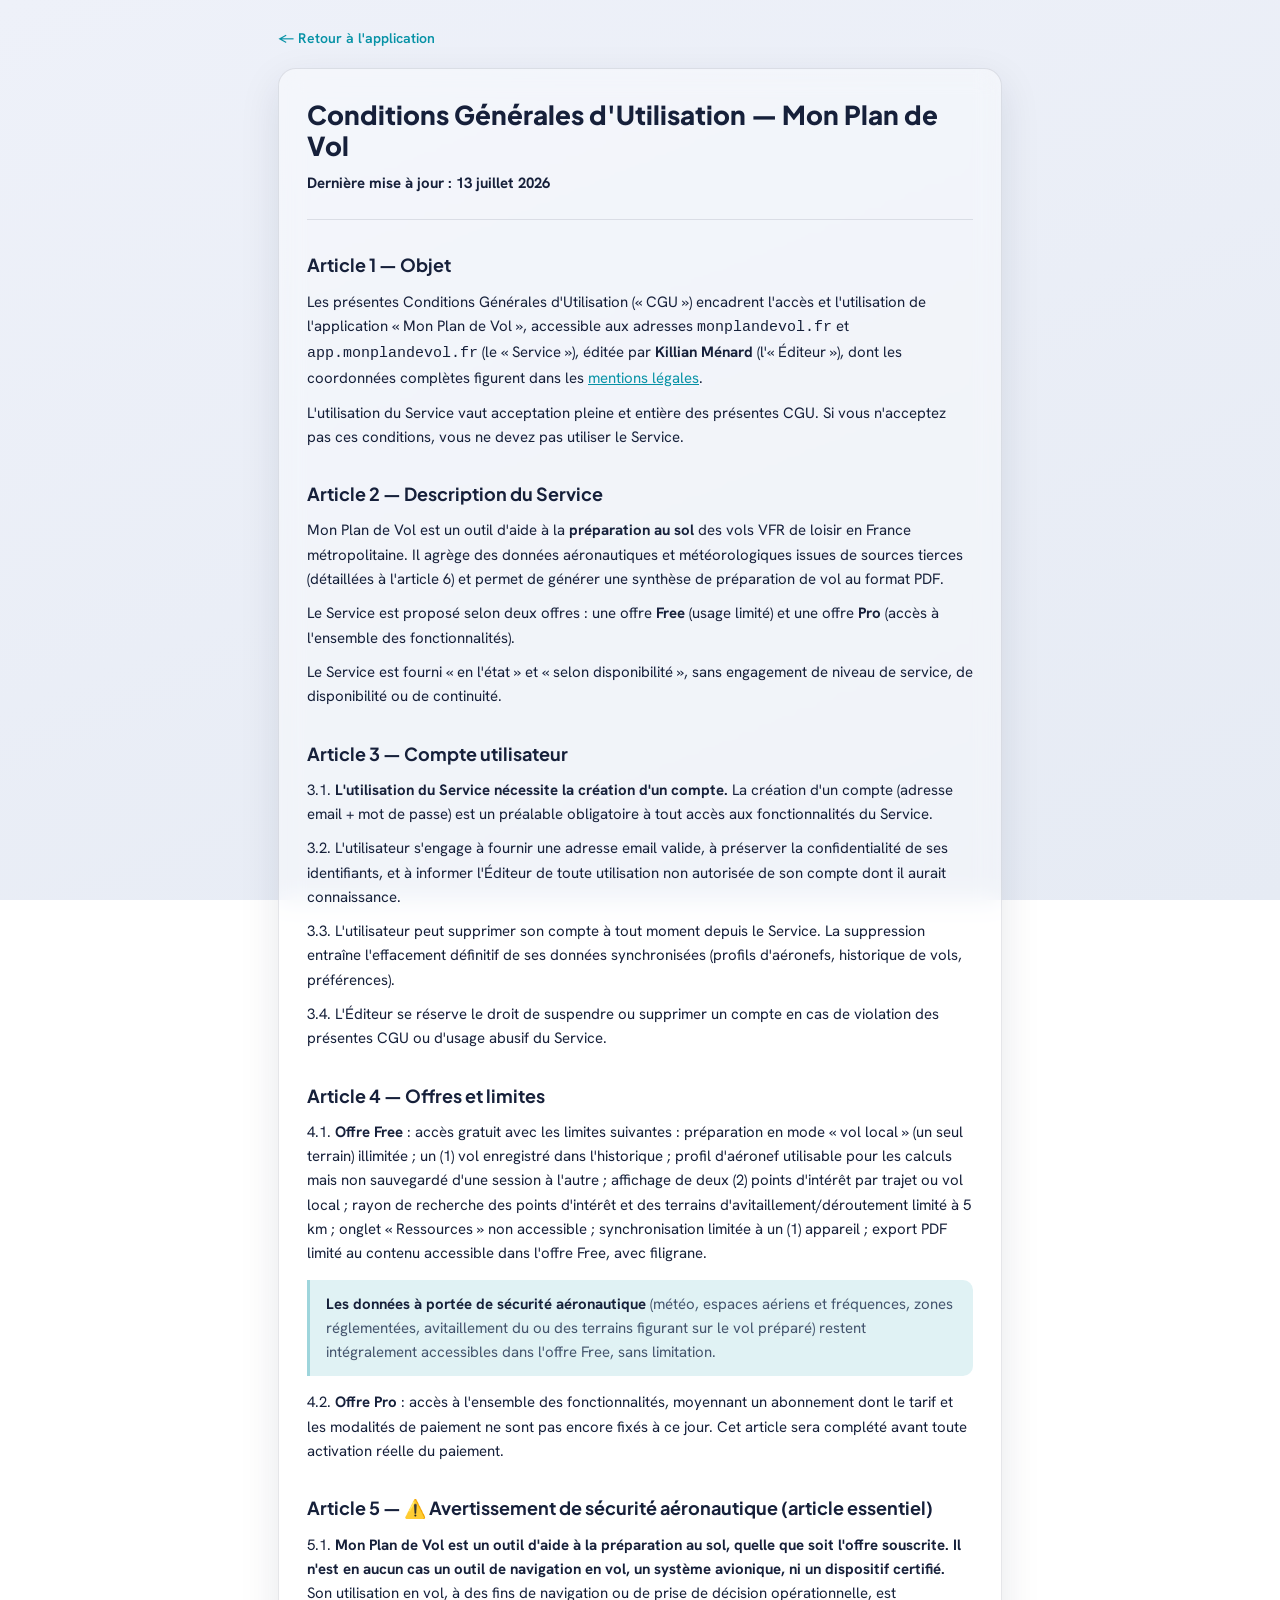
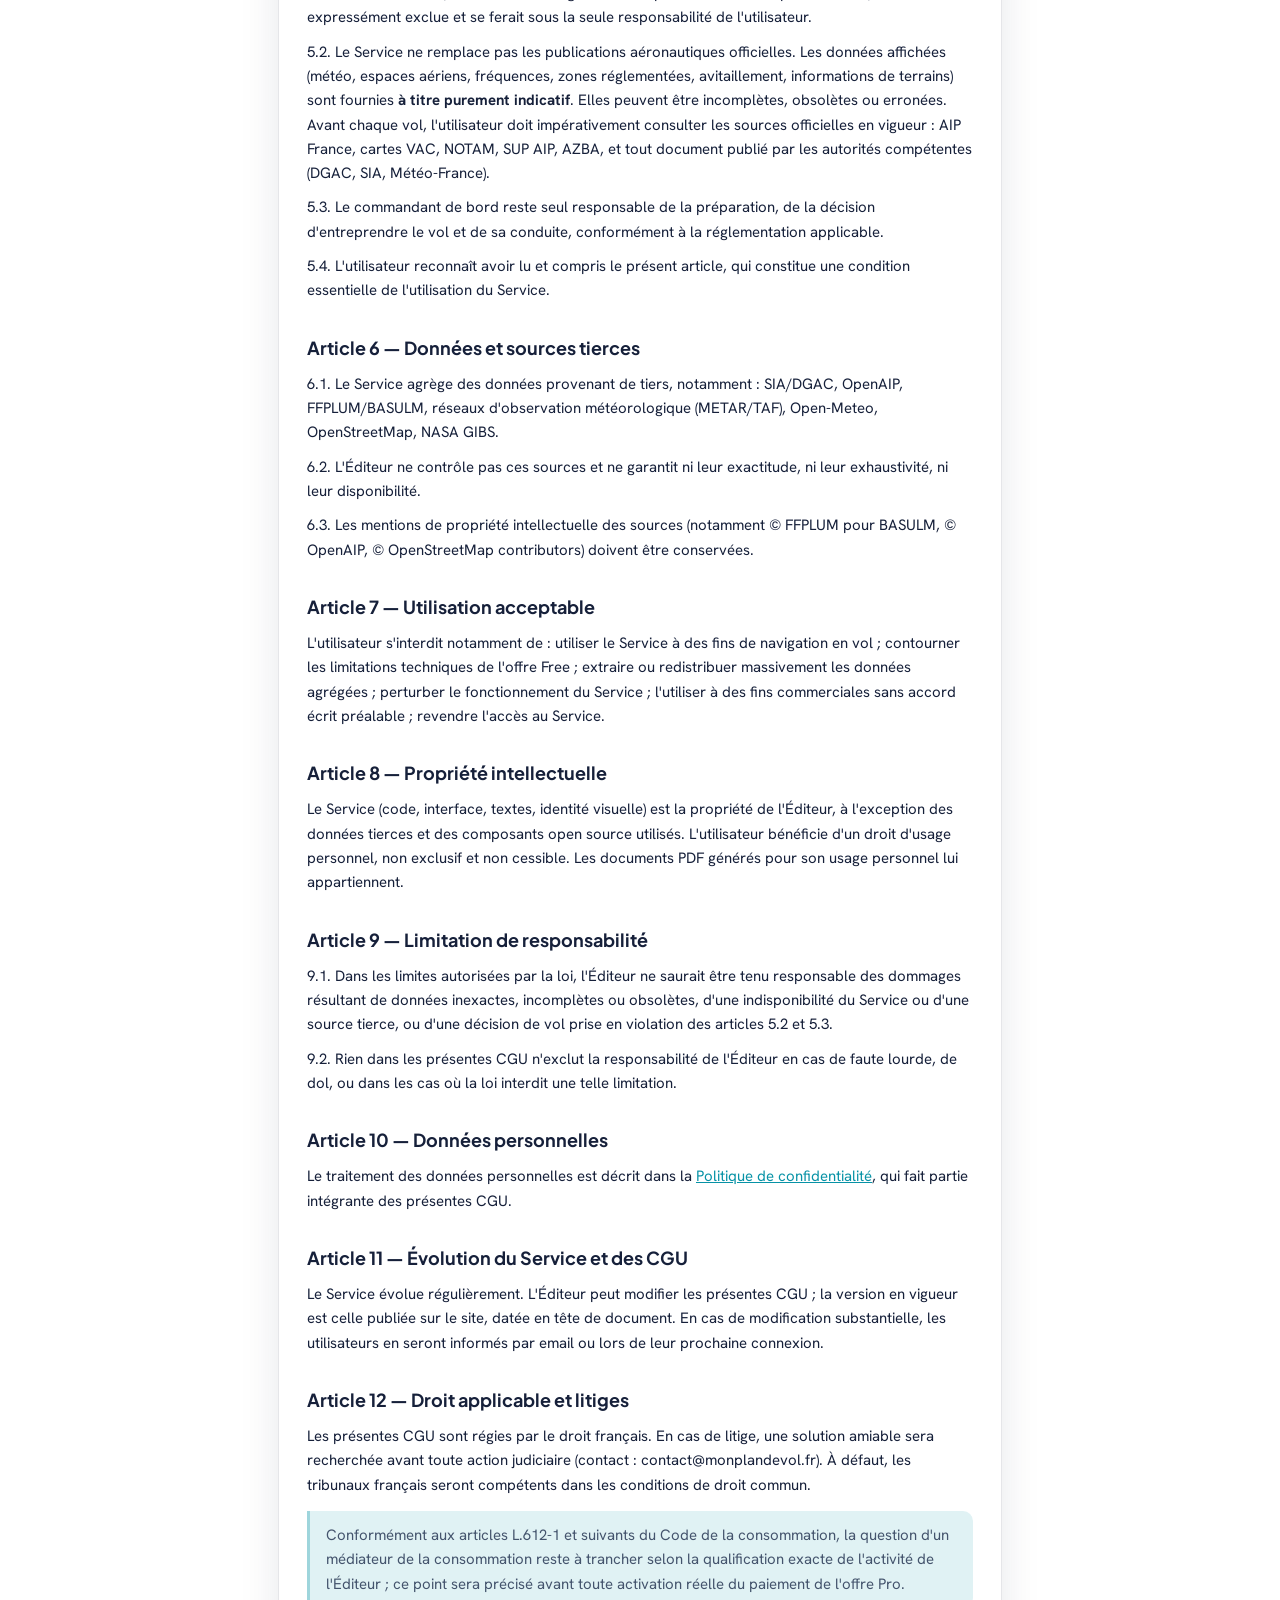
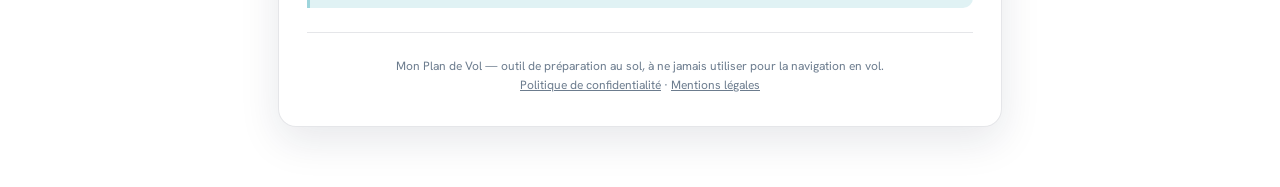
==== cgu.html @ 8a8b97b0 "Add files via upload" ====
<!DOCTYPE html>
<html lang="fr">
<head>
<meta charset="UTF-8">
<meta name="viewport" content="width=device-width, initial-scale=1.0, viewport-fit=cover">
<meta name="theme-color" content="#eef1f9" media="(prefers-color-scheme: light)">
<meta name="theme-color" content="#0b1326" media="(prefers-color-scheme: dark)">
<meta name="robots" content="noindex">
<title>Conditions Générales d'Utilisation — Mon Plan de Vol</title>
<link rel="preconnect" href="https://fonts.googleapis.com">
<link rel="preconnect" href="https://fonts.gstatic.com" crossorigin>
<link href="https://fonts.googleapis.com/css2?family=Plus+Jakarta+Sans:wght@600;700;800&family=Hanken+Grotesk:wght@400;500;600;700&display=swap" rel="stylesheet">
<link rel="stylesheet" href="aero-glass-tokens.css">
<script>document.documentElement.setAttribute('data-theme', matchMedia('(prefers-color-scheme: dark)').matches ? 'dark' : 'light');</script>
<style>
  *{box-sizing:border-box;}
  body{margin:0;min-height:100vh;background:linear-gradient(158deg,var(--bg-0),var(--bg-1)) fixed;color:var(--text);font-family:'Hanken Grotesk',system-ui,-apple-system,sans-serif;line-height:1.62;font-size:15px;-webkit-text-size-adjust:100%;}
  .wrap{max-width:760px;margin:0 auto;padding:26px 18px 64px;}
  .back{display:inline-block;margin-bottom:18px;color:var(--accent);text-decoration:none;font-weight:600;font-size:14px;}
  .back:hover{text-decoration:underline;}
  .card{background:var(--ag-card);border:1px solid var(--card-bd);border-radius:18px;padding:30px 28px;backdrop-filter:blur(12px);-webkit-backdrop-filter:blur(12px);box-shadow:0 14px 40px rgba(20,32,60,.10);}
  h1{font-family:'Plus Jakarta Sans',sans-serif;font-weight:800;font-size:26px;line-height:1.2;margin:0 0 6px;color:var(--text);}
  h2{font-family:'Plus Jakarta Sans',sans-serif;font-weight:700;font-size:18px;margin:30px 0 8px;color:var(--text);}
  h3{font-weight:700;font-size:15px;margin:18px 0 6px;color:var(--text);}
  p{margin:10px 0;}
  a{color:var(--accent);}
  strong{color:var(--text);font-weight:700;}
  ul{padding-left:20px;margin:10px 0;}
  li{margin:5px 0;}
  hr{border:none;border-top:1px solid var(--card-bd);margin:24px 0;}
  blockquote{margin:14px 0;padding:12px 16px;border-left:3px solid var(--accent-bd);background:var(--accent-soft);border-radius:0 10px 10px 0;color:var(--text-2);}
  footer{margin-top:22px;text-align:center;color:var(--text-3);font-size:12px;}
  footer a{color:var(--text-3);}
</style>
</head>
<body>
<div class="wrap">
  <a class="back" href="./">&larr; Retour &agrave; l'application</a>
  <div class="card">
<h1>Conditions Générales d'Utilisation — Mon Plan de Vol</h1>
<p><strong>Dernière mise à jour : 13 juillet 2026</strong></p>
<hr />

<h2>Article 1 — Objet</h2>
<p>Les présentes Conditions Générales d'Utilisation (« CGU ») encadrent l'accès et l'utilisation de l'application « Mon Plan de Vol », accessible aux adresses <code>monplandevol.fr</code> et <code>app.monplandevol.fr</code> (le « Service »), éditée par <strong>Killian Ménard</strong> (l'« Éditeur »), dont les coordonnées complètes figurent dans les <a href="mentions.html">mentions légales</a>.</p>
<p>L'utilisation du Service vaut acceptation pleine et entière des présentes CGU. Si vous n'acceptez pas ces conditions, vous ne devez pas utiliser le Service.</p>

<h2>Article 2 — Description du Service</h2>
<p>Mon Plan de Vol est un outil d'aide à la <strong>préparation au sol</strong> des vols VFR de loisir en France métropolitaine. Il agrège des données aéronautiques et météorologiques issues de sources tierces (détaillées à l'article 6) et permet de générer une synthèse de préparation de vol au format PDF.</p>
<p>Le Service est proposé selon deux offres : une offre <strong>Free</strong> (usage limité) et une offre <strong>Pro</strong> (accès à l'ensemble des fonctionnalités).</p>
<p>Le Service est fourni « en l'état » et « selon disponibilité », sans engagement de niveau de service, de disponibilité ou de continuité.</p>

<h2>Article 3 — Compte utilisateur</h2>
<p>3.1. <strong>L'utilisation du Service nécessite la création d'un compte.</strong> La création d'un compte (adresse email + mot de passe) est un préalable obligatoire à tout accès aux fonctionnalités du Service.</p>
<p>3.2. L'utilisateur s'engage à fournir une adresse email valide, à préserver la confidentialité de ses identifiants, et à informer l'Éditeur de toute utilisation non autorisée de son compte dont il aurait connaissance.</p>
<p>3.3. L'utilisateur peut supprimer son compte à tout moment depuis le Service. La suppression entraîne l'effacement définitif de ses données synchronisées (profils d'aéronefs, historique de vols, préférences).</p>
<p>3.4. L'Éditeur se réserve le droit de suspendre ou supprimer un compte en cas de violation des présentes CGU ou d'usage abusif du Service.</p>

<h2>Article 4 — Offres et limites</h2>
<p>4.1. <strong>Offre Free</strong> : accès gratuit avec les limites suivantes : préparation en mode « vol local » (un seul terrain) illimitée ; un (1) vol enregistré dans l'historique ; profil d'aéronef utilisable pour les calculs mais non sauvegardé d'une session à l'autre ; affichage de deux (2) points d'intérêt par trajet ou vol local ; rayon de recherche des points d'intérêt et des terrains d'avitaillement/déroutement limité à 5 km ; onglet « Ressources » non accessible ; synchronisation limitée à un (1) appareil ; export PDF limité au contenu accessible dans l'offre Free, avec filigrane.</p>
<blockquote><strong>Les données à portée de sécurité aéronautique</strong> (météo, espaces aériens et fréquences, zones réglementées, avitaillement du ou des terrains figurant sur le vol préparé) restent intégralement accessibles dans l'offre Free, sans limitation.</blockquote>
<p>4.2. <strong>Offre Pro</strong> : accès à l'ensemble des fonctionnalités, moyennant un abonnement dont le tarif et les modalités de paiement ne sont pas encore fixés à ce jour. Cet article sera complété avant toute activation réelle du paiement.</p>

<h2>Article 5 — ⚠️ Avertissement de sécurité aéronautique (article essentiel)</h2>
<p>5.1. <strong>Mon Plan de Vol est un outil d'aide à la préparation au sol, quelle que soit l'offre souscrite. Il n'est en aucun cas un outil de navigation en vol, un système avionique, ni un dispositif certifié.</strong> Son utilisation en vol, à des fins de navigation ou de prise de décision opérationnelle, est expressément exclue et se ferait sous la seule responsabilité de l'utilisateur.</p>
<p>5.2. Le Service ne remplace pas les publications aéronautiques officielles. Les données affichées (météo, espaces aériens, fréquences, zones réglementées, avitaillement, informations de terrains) sont fournies <strong>à titre purement indicatif</strong>. Elles peuvent être incomplètes, obsolètes ou erronées. Avant chaque vol, l'utilisateur doit impérativement consulter les sources officielles en vigueur : AIP France, cartes VAC, NOTAM, SUP AIP, AZBA, et tout document publié par les autorités compétentes (DGAC, SIA, Météo-France).</p>
<p>5.3. Le commandant de bord reste seul responsable de la préparation, de la décision d'entreprendre le vol et de sa conduite, conformément à la réglementation applicable.</p>
<p>5.4. L'utilisateur reconnaît avoir lu et compris le présent article, qui constitue une condition essentielle de l'utilisation du Service.</p>

<h2>Article 6 — Données et sources tierces</h2>
<p>6.1. Le Service agrège des données provenant de tiers, notamment : SIA/DGAC, OpenAIP, FFPLUM/BASULM, réseaux d'observation météorologique (METAR/TAF), Open-Meteo, OpenStreetMap, NASA GIBS.</p>
<p>6.2. L'Éditeur ne contrôle pas ces sources et ne garantit ni leur exactitude, ni leur exhaustivité, ni leur disponibilité.</p>
<p>6.3. Les mentions de propriété intellectuelle des sources (notamment © FFPLUM pour BASULM, © OpenAIP, © OpenStreetMap contributors) doivent être conservées.</p>

<h2>Article 7 — Utilisation acceptable</h2>
<p>L'utilisateur s'interdit notamment de : utiliser le Service à des fins de navigation en vol ; contourner les limitations techniques de l'offre Free ; extraire ou redistribuer massivement les données agrégées ; perturber le fonctionnement du Service ; l'utiliser à des fins commerciales sans accord écrit préalable ; revendre l'accès au Service.</p>

<h2>Article 8 — Propriété intellectuelle</h2>
<p>Le Service (code, interface, textes, identité visuelle) est la propriété de l'Éditeur, à l'exception des données tierces et des composants open source utilisés. L'utilisateur bénéficie d'un droit d'usage personnel, non exclusif et non cessible. Les documents PDF générés pour son usage personnel lui appartiennent.</p>

<h2>Article 9 — Limitation de responsabilité</h2>
<p>9.1. Dans les limites autorisées par la loi, l'Éditeur ne saurait être tenu responsable des dommages résultant de données inexactes, incomplètes ou obsolètes, d'une indisponibilité du Service ou d'une source tierce, ou d'une décision de vol prise en violation des articles 5.2 et 5.3.</p>
<p>9.2. Rien dans les présentes CGU n'exclut la responsabilité de l'Éditeur en cas de faute lourde, de dol, ou dans les cas où la loi interdit une telle limitation.</p>

<h2>Article 10 — Données personnelles</h2>
<p>Le traitement des données personnelles est décrit dans la <a href="politique.html">Politique de confidentialité</a>, qui fait partie intégrante des présentes CGU.</p>

<h2>Article 11 — Évolution du Service et des CGU</h2>
<p>Le Service évolue régulièrement. L'Éditeur peut modifier les présentes CGU ; la version en vigueur est celle publiée sur le site, datée en tête de document. En cas de modification substantielle, les utilisateurs en seront informés par email ou lors de leur prochaine connexion.</p>

<h2>Article 12 — Droit applicable et litiges</h2>
<p>Les présentes CGU sont régies par le droit français. En cas de litige, une solution amiable sera recherchée avant toute action judiciaire (contact : contact@monplandevol.fr). À défaut, les tribunaux français seront compétents dans les conditions de droit commun.</p>
<blockquote>Conformément aux articles L.612-1 et suivants du Code de la consommation, la question d'un médiateur de la consommation reste à trancher selon la qualification exacte de l'activité de l'Éditeur ; ce point sera précisé avant toute activation réelle du paiement de l'offre Pro.</blockquote>

<hr />
<footer>
Mon Plan de Vol — outil de préparation au sol, à ne jamais utiliser pour la navigation en vol.<br>
<a href="politique.html">Politique de confidentialité</a> · <a href="mentions.html">Mentions légales</a>
</footer>
  </div>
</div>
</body>
</html>
---- aero-glass-tokens.css ----
/* ============================================================================
   AERO GLASS — Design tokens VERROUILLÉS (AutogyroDash)
   Version 1.0 · 08/06/2026 · intégré en Lot A (v0.7.0)
   ----------------------------------------------------------------------------
   Source de vérité unique du nouveau thème. Tailwind reste utilisable pour le
   LAYOUT ; ces variables/classes pilotent COULEURS + EFFET VERRE.

   RÈGLE INVIOLABLE RESPECTÉE : entre jour et nuit, SEULES les variables de
   COULEUR changent (bloc html[data-theme]). La structure (flou, arrondis,
   espacements, tailles) est commune → aucun déplacement d'élément.

   Bascule thème : document.documentElement.setAttribute('data-theme','light'|'dark')
   (posée en parallèle de la classe .dark existante — voir applyTheme dans index.html).

   ⚠️ DÉ-CONFLITS LOT A (valeurs inchangées) :
   L'app utilisait déjà `.card` (cartes blanches opaques, 31 usages) et la variable
   `--card`. Pour ne pas écraser l'existant tant que la migration verre n'est pas
   faite (Lot B/C), la recette verre de carte est renommée `.ag-card` / `--ag-card`.
   Toutes les autres primitives (.glass, .inlay, .ag-*) sont sans collision.
   La règle base `body{}` est gérée dans index.html (fond atmosphérique via pseudo-
   élément, placement éprouvé anti sticky/fixed).
   ============================================================================ */

:root{
  /* --- STRUCTURE (NE CHANGE PAS entre thèmes) --- */
  --blur-p: 28px;          /* panneaux (desktop) */
  --blur-c: 24px;          /* cartes internes (desktop) */
  --r-xl: 24px;            /* panneaux principaux */
  --r-lg: 16px;            /* cartes / boutons larges */
  --r-md: 12px;            /* champs, petits blocs */
  --r-pill: 999px;         /* chips, pilules */
  --col-gap: 22px;
  --pad: 20px;
  --maxw: 1320px;          /* largeur max dashboard desktop */
  --ease: cubic-bezier(.4,0,.2,1);
  --t-theme: .5s;          /* durée transition de thème */

  /* polices */
  --font-display: 'Plus Jakarta Sans', system-ui, sans-serif;  /* titres */
  --font-body: 'Hanken Grotesk', system-ui, sans-serif;        /* corps */
  --font-mono: 'Geist', ui-monospace, monospace;               /* data / labels */
}

/* ===================== NUIT — « AeroPlan » (marine + cyan/violet) ===================== */
html[data-theme="dark"]{
  --bg-0:#0b1326; --bg-1:#131b2e;
  --glow-a: rgba(0,219,231,.14);  --glow-a-xy:78% 6%;   /* cyan haut-droite */
  --glow-b: rgba(112,0,255,.13);  --glow-b-xy:8% 94%;   /* violet bas-gauche */
  --panel: rgba(255,255,255,.07); --panel-bd: rgba(255,255,255,.11);
  --ag-card:  rgba(255,255,255,.12); --card-bd:  rgba(255,255,255,.16);
  --inlay: rgba(255,255,255,.04); --inlay-bd: rgba(255,255,255,.07);
  --text:#dae2fd; --text-2:#b9cacb; --text-3:#849495;
  --accent:#00dbe7; --accent-2:#74f5ff; --accent-ink:#002022;
  --accent-soft: rgba(0,219,231,.15); --accent-bd: rgba(0,219,231,.34);
  --violet:#d1bcff; --violet-soft: rgba(170,120,255,.18);
  --amber:#ffce6b;  --amber-soft: rgba(255,206,107,.16);
  --good:#3fe0c0;  --danger:#ffb4ab;
  --shadow: rgba(0,0,0,.5); --hi: rgba(255,255,255,.15);
  --map-0:#0e1830; --map-1:#15233f;
}

/* ===================== JOUR — « AeroFlight » (verre chaud iridescent) ===================== */
html[data-theme="light"]{
  --bg-0:#eef1f9; --bg-1:#e6ebf4;
  --glow-a: rgba(255,168,120,.34); --glow-a-xy:82% 88%;  /* peach sunset bas-droite */
  --glow-b: rgba(120,150,255,.24); --glow-b-xy:6% 6%;    /* periwinkle haut-gauche */
  --panel: rgba(255,255,255,.55); --panel-bd: rgba(255,255,255,.85);
  --ag-card:  rgba(255,255,255,.38); --card-bd:  rgba(20,32,60,.11);
  --inlay: rgba(255,255,255,.5);  --inlay-bd: rgba(20,32,60,.06);
  --text:#16203a; --text-2:#44546d; --text-3:#6c7c8e;
  --accent:#0792a6; --accent-2:#0aa6bd; --accent-ink:#ffffff;   /* cyan assombri pour contraste sur clair */
  --accent-soft: rgba(7,146,166,.12); --accent-bd: rgba(7,146,166,.3);
  --violet:#6d3df0; --violet-soft: rgba(109,61,240,.12);
  --amber:#a9741a;  --amber-soft: rgba(169,116,26,.14);
  --good:#0a9a82;  --danger:#c0413a;
  --shadow: rgba(40,55,95,.18); --hi: rgba(255,255,255,.9);
  --map-0:#cfd9ec; --map-1:#dccabe;
}

/* ===================== SURFACES VERRE ===================== */
.glass{
  background:var(--panel);
  -webkit-backdrop-filter:blur(var(--blur-p)) saturate(150%); backdrop-filter:blur(var(--blur-p)) saturate(150%);
  border:1px solid var(--panel-bd); border-radius:var(--r-xl);
  box-shadow: inset 0 1px 0 var(--hi), 0 14px 40px var(--shadow);
  transition: background-color var(--t-theme) var(--ease), border-color var(--t-theme) var(--ease), box-shadow .3s var(--ease), transform .3s var(--ease);
}
.ag-card{
  background:var(--ag-card);
  -webkit-backdrop-filter:blur(var(--blur-c)) saturate(140%); backdrop-filter:blur(var(--blur-c)) saturate(140%);
  border:1px solid var(--card-bd); border-radius:var(--r-lg);
  transition: background-color var(--t-theme) var(--ease), border-color var(--t-theme) var(--ease), transform .3s var(--ease);
}
.inlay{ background:var(--inlay); border:1px solid var(--inlay-bd); border-radius:var(--r-md); }
.glow:hover{ border-color:var(--accent-bd); box-shadow: inset 0 1px 0 var(--hi), 0 0 22px var(--accent-soft), 0 14px 40px var(--shadow); }

/* fond atmosphérique (recette de référence — en Lot A le fond est posé via html::before dans index.html) */
.ag-bg{
  position:fixed; inset:0; z-index:-2;
  background:
    radial-gradient(900px 600px at var(--glow-a-xy), var(--glow-a), transparent 58%),
    radial-gradient(820px 640px at var(--glow-b-xy), var(--glow-b), transparent 60%),
    linear-gradient(158deg, var(--bg-0), var(--bg-1));
  transition: background var(--t-theme) var(--ease);
}

/* ===================== TYPOGRAPHIE ===================== */
.ag-display{ font-family:var(--font-display); font-weight:800; letter-spacing:-.02em; }
.ag-title{   font-family:var(--font-display); font-weight:700; letter-spacing:-.01em; }
.ag-caps{    font-family:var(--font-mono); font-weight:600; text-transform:uppercase; letter-spacing:.11em; font-size:10.5px; }
.ag-mono{    font-family:var(--font-mono); font-weight:500; letter-spacing:-.01em; }
.ag-muted{ color:var(--text-2); } .ag-dim{ color:var(--text-3); } .ag-acc{ color:var(--accent); }

/* ===================== CHIPS / BADGES / PASTILLES ZONES ===================== */
.ag-chip{ display:inline-flex; align-items:center; gap:6px; padding:5px 11px; border-radius:var(--r-pill);
  background:var(--accent-soft); border:1px solid var(--accent-bd); color:var(--accent);
  font-family:var(--font-mono); font-weight:600; font-size:10.5px; text-transform:uppercase; letter-spacing:.08em; }
.ag-dot{ width:7px; height:7px; border-radius:50%; } .ag-pulse{ animation:ag-pulse 2s infinite; }
.ag-vfr{ color:var(--good); } .ag-vfr .ag-dot{ background:var(--good); }
.ag-old{ color:var(--amber); } .ag-old .ag-dot{ background:var(--amber); }
/* pastilles classes d'espace (carré + lettre) — conserve ta sémantique OACI */
.ag-pastille{ width:26px; height:26px; border-radius:7px; display:grid; place-items:center; flex-shrink:0;
  font-family:var(--font-display); font-weight:800; font-size:13px; }
.ag-p-d{ background:var(--accent); color:var(--accent-ink); }   /* classe D */
.ag-p-e{ background:var(--violet); color:#fff; }                /* classe E */
.ag-p-r{ background:var(--amber); color:#3a2a00; }              /* R / restreint */

/* ===================== BOUTONS ===================== */
.ag-btn{ padding:11px; border-radius:var(--r-md); cursor:pointer; border:1px solid var(--accent-bd);
  background:var(--accent-soft); color:var(--accent); font-family:var(--font-mono); font-weight:600;
  font-size:10.5px; text-transform:uppercase; letter-spacing:.09em; display:flex; align-items:center; justify-content:center; gap:7px; transition:.2s; }
.ag-btn:hover{ box-shadow:0 0 16px var(--accent-soft); } .ag-btn:active{ transform:scale(.97); }
/* bouton primaire (ex : Export PDF) — léger « breathing glow » */
.ag-btn-primary{ border:none; background:linear-gradient(135deg,var(--accent),var(--accent-2)); color:var(--accent-ink);
  box-shadow:0 8px 24px var(--accent-soft); animation:ag-breath 3.4s var(--ease) infinite; }
.ag-btn-primary:hover{ transform:translateY(-1px); } .ag-btn-primary:active{ transform:scale(.98); }

/* ===================== TIMELINE WAYPOINTS ===================== */
.ag-timeline{ position:relative; padding-left:26px; display:flex; flex-direction:column; gap:11px; }
.ag-timeline .ag-spine{ position:absolute; left:8px; top:8px; bottom:8px; width:2px; opacity:.55; border-radius:2px;
  background:linear-gradient(var(--accent), var(--accent) 30%, var(--violet)); }
.ag-wp{ position:relative; display:flex; align-items:center; justify-content:space-between; padding:11px 13px; }
.ag-wp .ag-pin{ position:absolute; width:11px; height:11px; border-radius:50%; }
.ag-wp .ag-pin.dep{ left:-22px; background:var(--accent); box-shadow:0 0 0 4px var(--accent-soft); }
.ag-wp .ag-pin.arr{ left:-22px; background:var(--violet); box-shadow:0 0 0 4px var(--violet-soft); }
.ag-wp .ag-pin.mid{ left:-20.5px; width:8px; height:8px; background:var(--text-3); }

/* ===================== JAUGE (carburant / autonomie) ===================== */
/* SVG : 2 cercles r=42, stroke-dasharray=264 ; dashoffset = 264*(1 - pct) */
.ag-gauge{ position:relative; width:96px; height:96px; }
.ag-gauge .track{ fill:none; stroke:var(--inlay-bd); stroke-width:6; }
.ag-gauge .val{ fill:none; stroke:var(--accent); stroke-width:6; stroke-linecap:round; }

/* ===================== ANIMATIONS ===================== */
@keyframes ag-pulse{ 0%,100%{opacity:1} 50%{opacity:.35} }
@keyframes ag-breath{ 0%,100%{box-shadow:0 8px 22px var(--accent-soft)} 50%{box-shadow:0 8px 30px var(--accent-soft),0 0 18px var(--accent-soft)} }
@keyframes ag-fadeUp{ from{opacity:0; transform:translateY(14px)} to{opacity:1; transform:translateY(0)} }
.ag-reveal{ opacity:0; animation:ag-fadeUp .6s var(--ease) forwards; animation-delay:var(--d,0ms); }

/* ===================== RESPONSIVE — flou réduit sur mobile (perf GPU) ===================== */
@media (max-width:640px){
  :root{ --blur-p:16px; --blur-c:12px; --col-gap:14px; --pad:16px; }
}
@media (prefers-reduced-motion:reduce){
  .ag-reveal,.ag-pulse,.ag-btn-primary{ animation:none; opacity:1; }
}

/* ============================================================================
   ⚠️ NE PAS appliquer .glass / backdrop-filter au-dessus de la carte Leaflet
   VIVANTE (recompositing = saccades). La carte garde son rendu ; seuls les
   CONTRÔLES flottants (zoom/calques) et le cadre sont en verre.
   ⚠️ Le PDF (html2canvas) NE rend PAS backdrop-filter → le PDF garde son
   style « impression » découplé (withLightTheme), il n'utilise PAS ces classes.
   ============================================================================ */
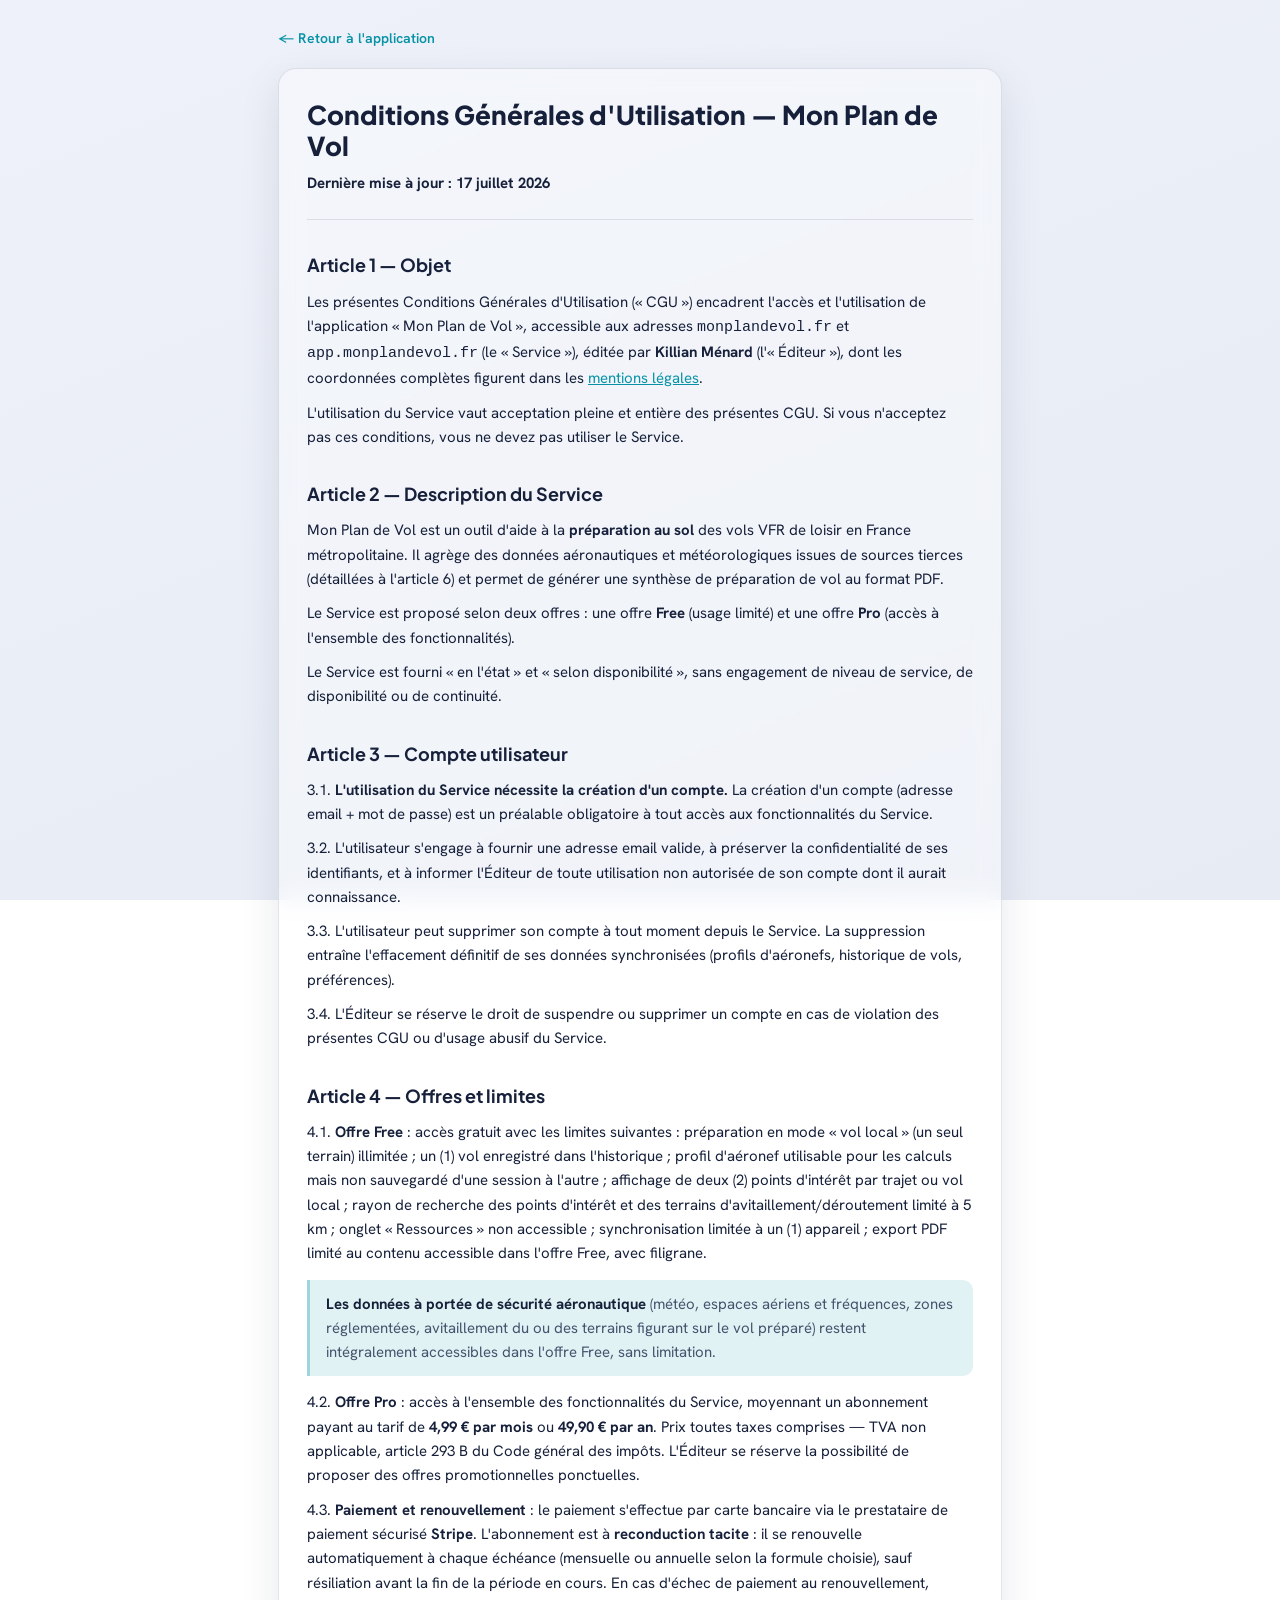
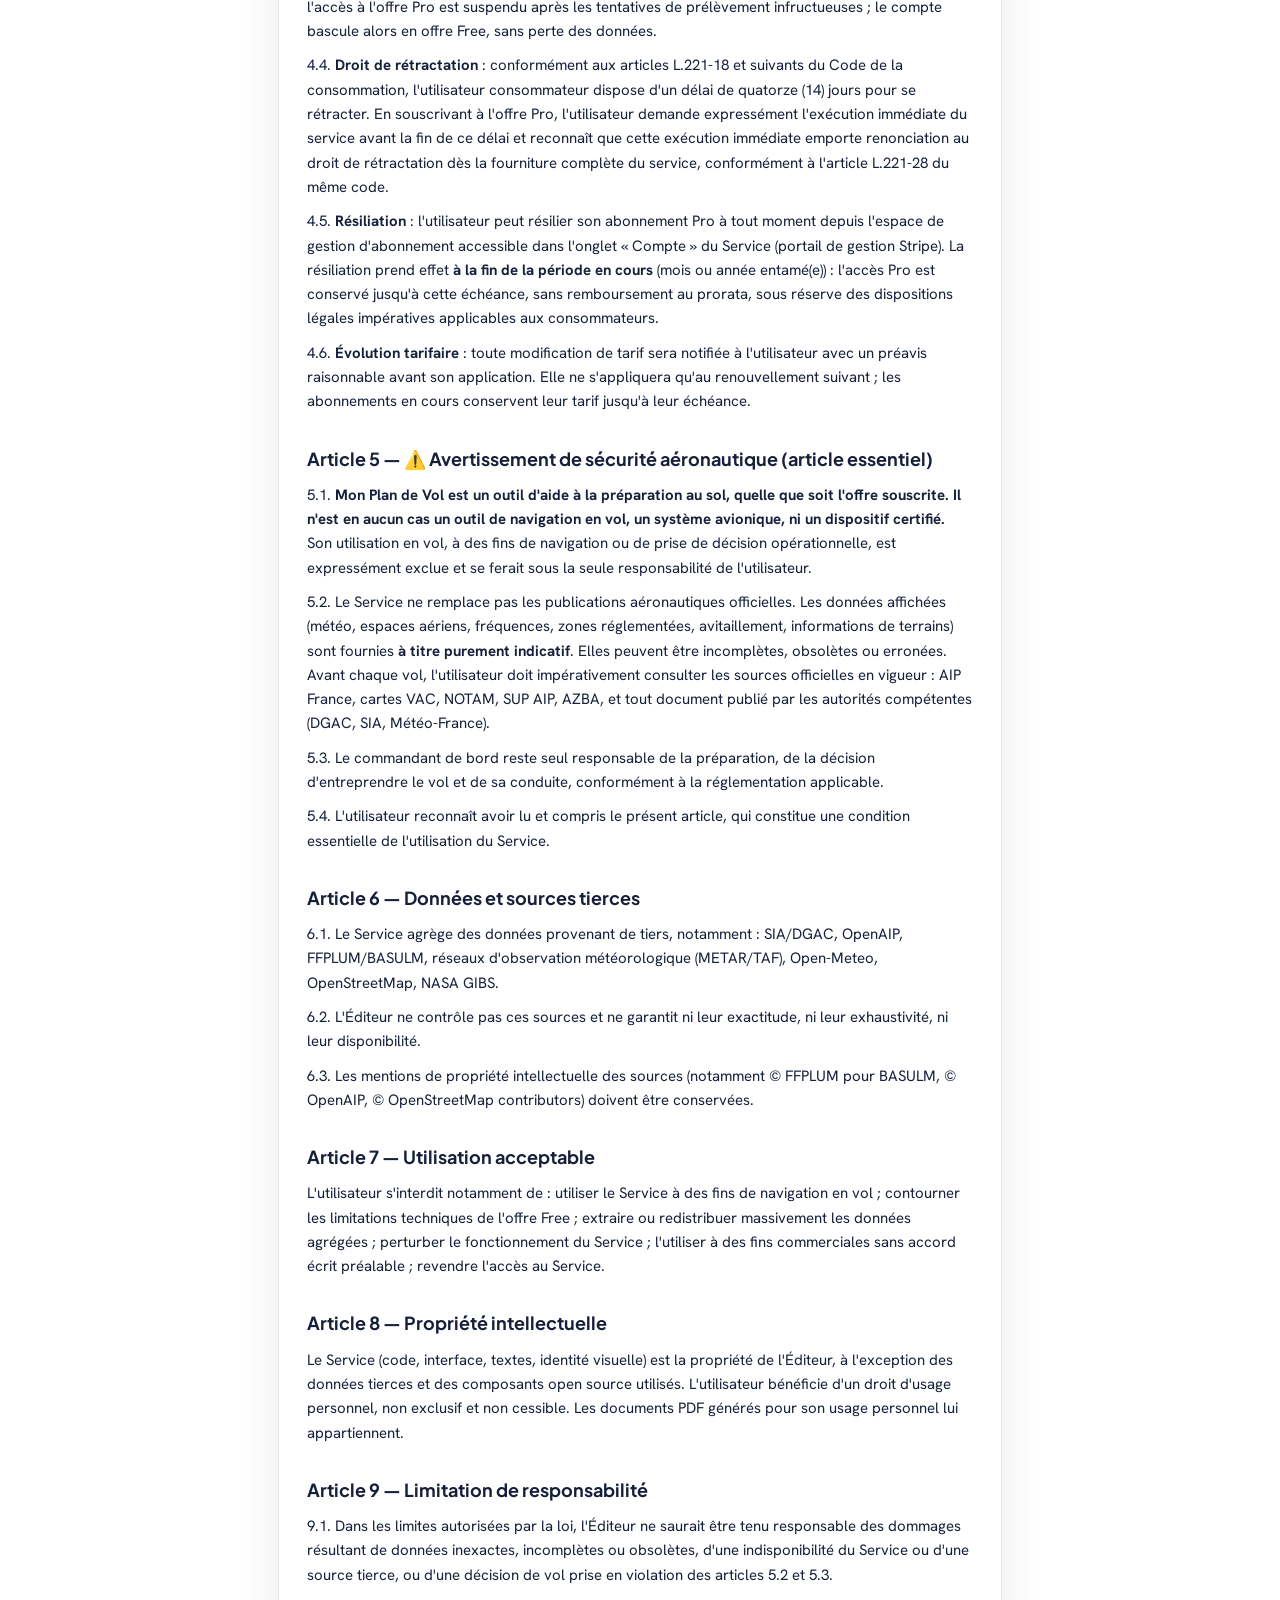
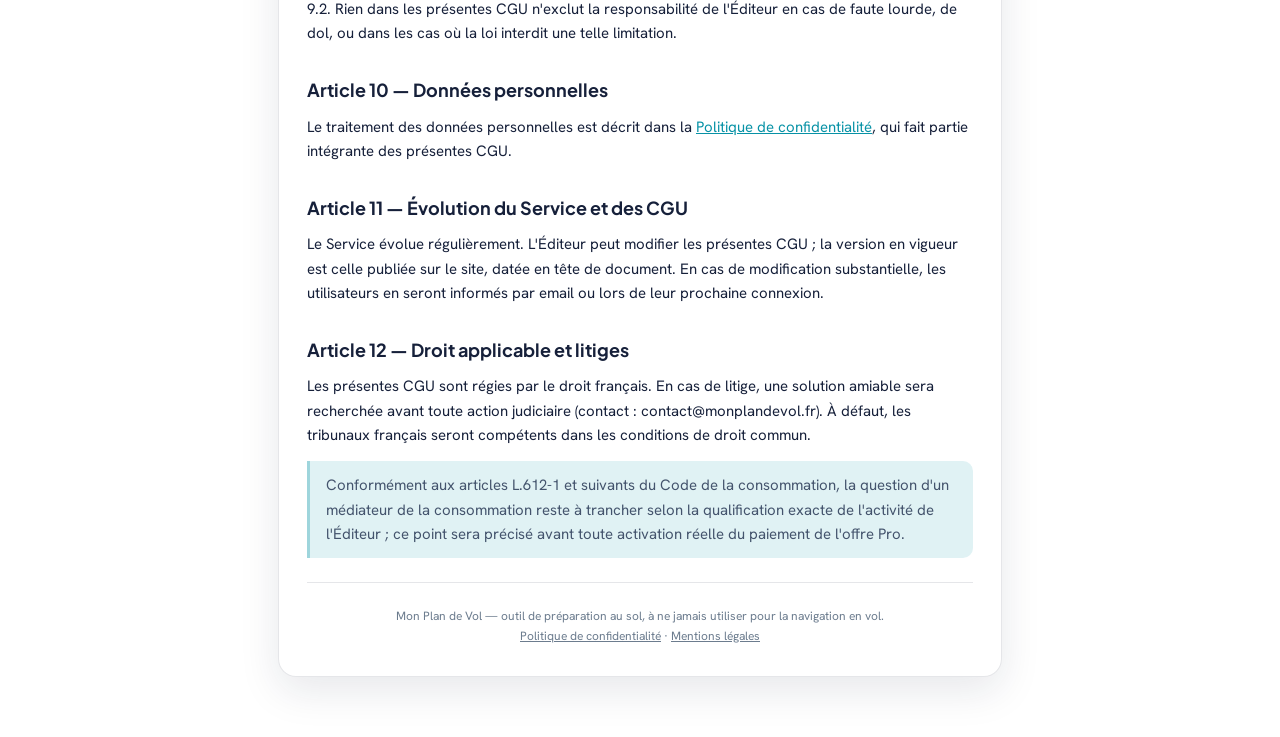
==== commit 80d8b8a7: "Add files via upload" ====
--- a/cgu.html
+++ b/cgu.html
@@ -38,7 +38,7 @@
   <a class="back" href="./">&larr; Retour &agrave; l'application</a>
   <div class="card">
 <h1>Conditions Générales d'Utilisation — Mon Plan de Vol</h1>
-<p><strong>Dernière mise à jour : 13 juillet 2026</strong></p>
+<p><strong>Dernière mise à jour : 17 juillet 2026</strong></p>
 <hr />
 
 <h2>Article 1 — Objet</h2>
@@ -59,7 +59,11 @@
 <h2>Article 4 — Offres et limites</h2>
 <p>4.1. <strong>Offre Free</strong> : accès gratuit avec les limites suivantes : préparation en mode « vol local » (un seul terrain) illimitée ; un (1) vol enregistré dans l'historique ; profil d'aéronef utilisable pour les calculs mais non sauvegardé d'une session à l'autre ; affichage de deux (2) points d'intérêt par trajet ou vol local ; rayon de recherche des points d'intérêt et des terrains d'avitaillement/déroutement limité à 5 km ; onglet « Ressources » non accessible ; synchronisation limitée à un (1) appareil ; export PDF limité au contenu accessible dans l'offre Free, avec filigrane.</p>
 <blockquote><strong>Les données à portée de sécurité aéronautique</strong> (météo, espaces aériens et fréquences, zones réglementées, avitaillement du ou des terrains figurant sur le vol préparé) restent intégralement accessibles dans l'offre Free, sans limitation.</blockquote>
-<p>4.2. <strong>Offre Pro</strong> : accès à l'ensemble des fonctionnalités, moyennant un abonnement dont le tarif et les modalités de paiement ne sont pas encore fixés à ce jour. Cet article sera complété avant toute activation réelle du paiement.</p>
+<p>4.2. <strong>Offre Pro</strong> : accès à l'ensemble des fonctionnalités du Service, moyennant un abonnement payant au tarif de <strong>4,99 € par mois</strong> ou <strong>49,90 € par an</strong>. Prix toutes taxes comprises — TVA non applicable, article 293 B du Code général des impôts. L'Éditeur se réserve la possibilité de proposer des offres promotionnelles ponctuelles.</p>
+<p>4.3. <strong>Paiement et renouvellement</strong> : le paiement s'effectue par carte bancaire via le prestataire de paiement sécurisé <strong>Stripe</strong>. L'abonnement est à <strong>reconduction tacite</strong> : il se renouvelle automatiquement à chaque échéance (mensuelle ou annuelle selon la formule choisie), sauf résiliation avant la fin de la période en cours. En cas d'échec de paiement au renouvellement, l'accès à l'offre Pro est suspendu après les tentatives de prélèvement infructueuses ; le compte bascule alors en offre Free, sans perte des données.</p>
+<p>4.4. <strong>Droit de rétractation</strong> : conformément aux articles L.221-18 et suivants du Code de la consommation, l'utilisateur consommateur dispose d'un délai de quatorze (14) jours pour se rétracter. En souscrivant à l'offre Pro, l'utilisateur demande expressément l'exécution immédiate du service avant la fin de ce délai et reconnaît que cette exécution immédiate emporte renonciation au droit de rétractation dès la fourniture complète du service, conformément à l'article L.221-28 du même code.</p>
+<p>4.5. <strong>Résiliation</strong> : l'utilisateur peut résilier son abonnement Pro à tout moment depuis l'espace de gestion d'abonnement accessible dans l'onglet « Compte » du Service (portail de gestion Stripe). La résiliation prend effet <strong>à la fin de la période en cours</strong> (mois ou année entamé(e)) : l'accès Pro est conservé jusqu'à cette échéance, sans remboursement au prorata, sous réserve des dispositions légales impératives applicables aux consommateurs.</p>
+<p>4.6. <strong>Évolution tarifaire</strong> : toute modification de tarif sera notifiée à l'utilisateur avec un préavis raisonnable avant son application. Elle ne s'appliquera qu'au renouvellement suivant ; les abonnements en cours conservent leur tarif jusqu'à leur échéance.</p>
 
 <h2>Article 5 — ⚠️ Avertissement de sécurité aéronautique (article essentiel)</h2>
 <p>5.1. <strong>Mon Plan de Vol est un outil d'aide à la préparation au sol, quelle que soit l'offre souscrite. Il n'est en aucun cas un outil de navigation en vol, un système avionique, ni un dispositif certifié.</strong> Son utilisation en vol, à des fins de navigation ou de prise de décision opérationnelle, est expressément exclue et se ferait sous la seule responsabilité de l'utilisateur.</p>
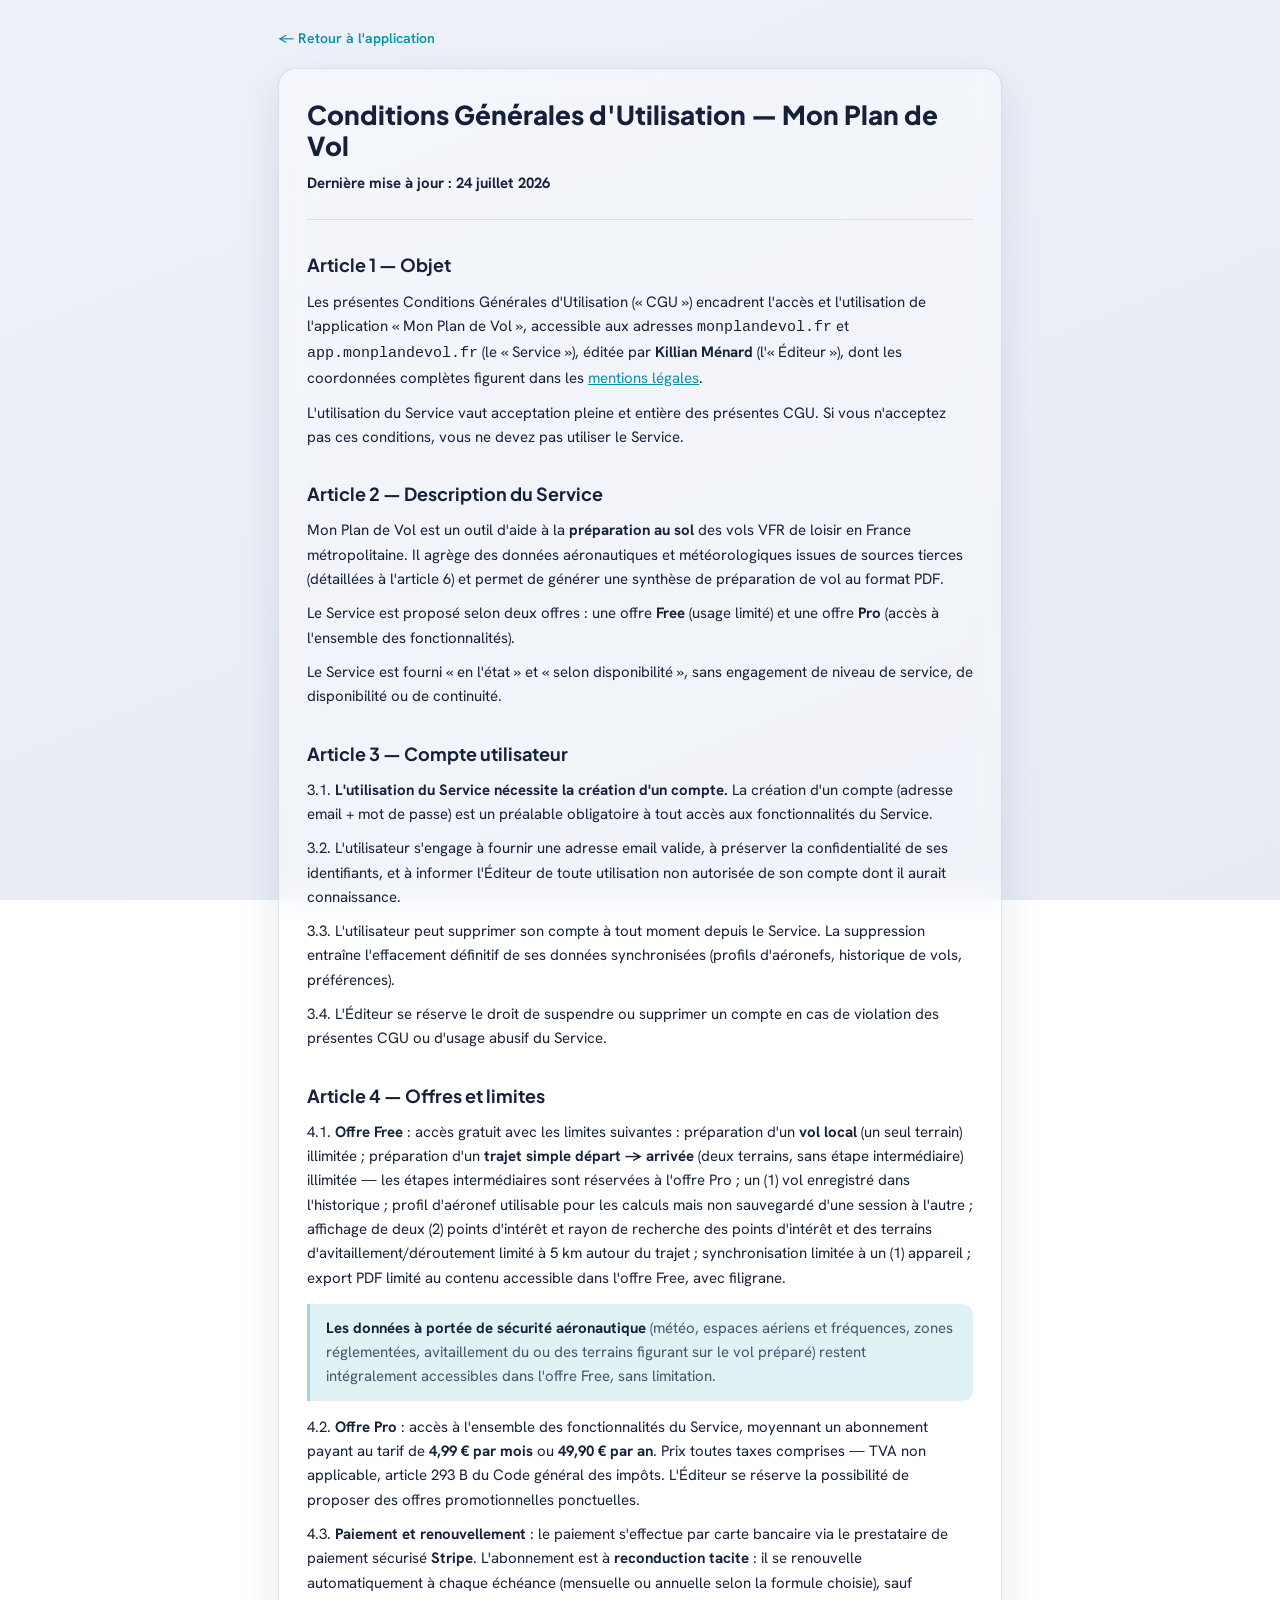
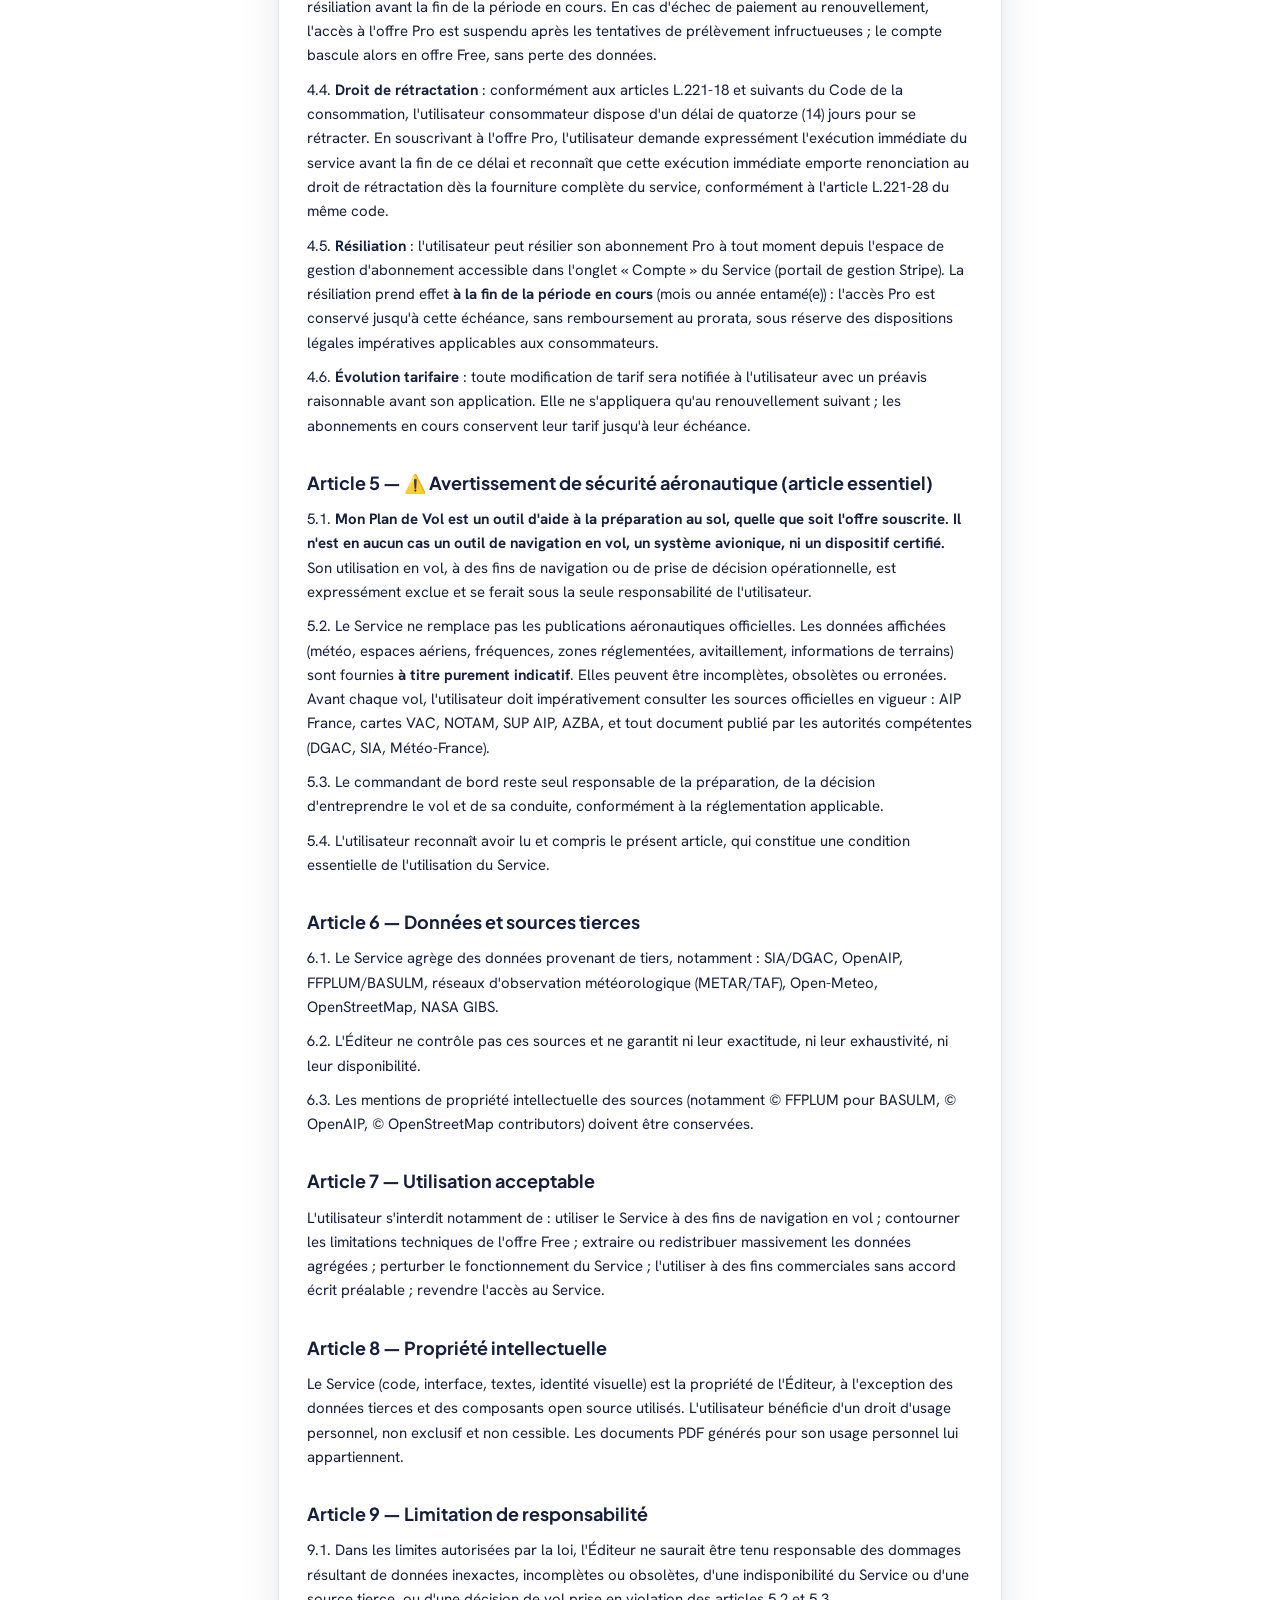
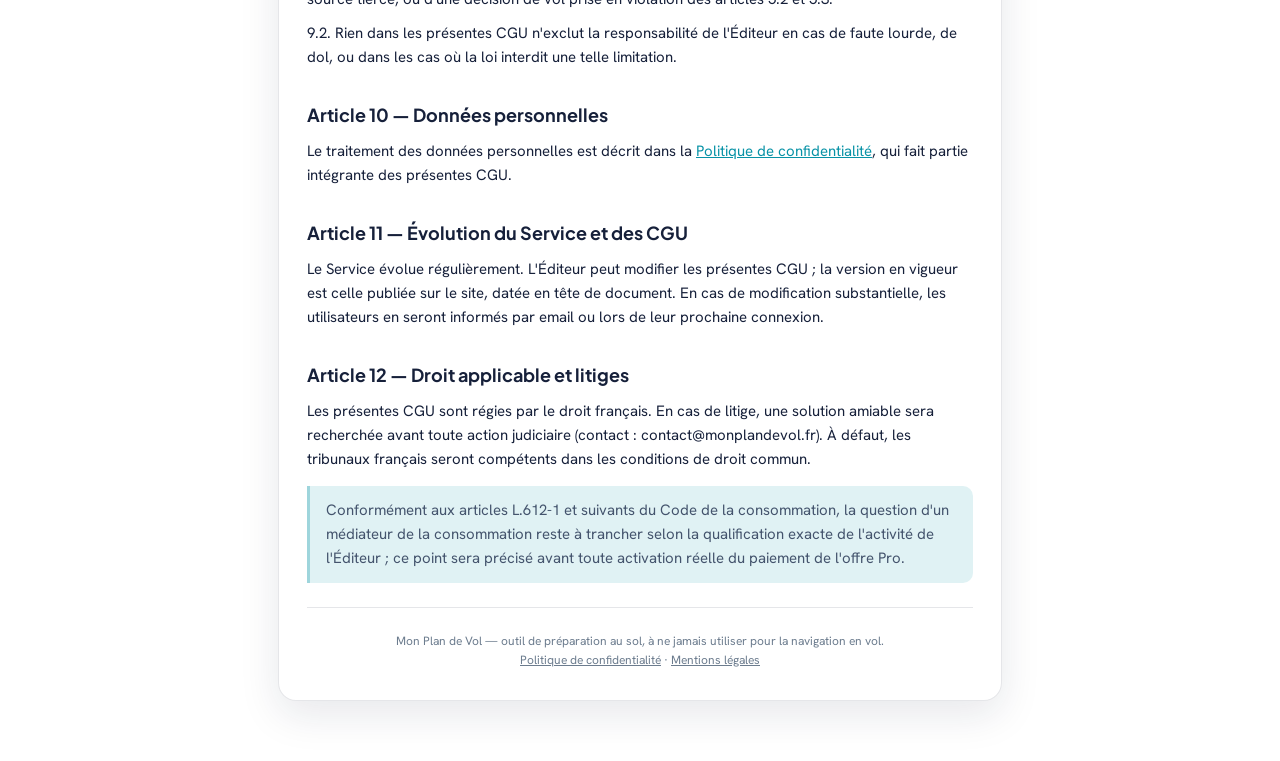
==== commit 67faa2f1: "Pages légales — CGU art. 4.1 (trajet simple Free), Stripe RGPD, Cloudflare, retour site" ====
--- a/cgu.html
+++ b/cgu.html
@@ -38,7 +38,7 @@
   <a class="back" href="./">&larr; Retour &agrave; l'application</a>
   <div class="card">
 <h1>Conditions Générales d'Utilisation — Mon Plan de Vol</h1>
-<p><strong>Dernière mise à jour : 17 juillet 2026</strong></p>
+<p><strong>Dernière mise à jour : 24 juillet 2026</strong></p>
 <hr />
 
 <h2>Article 1 — Objet</h2>
@@ -57,7 +57,7 @@
 <p>3.4. L'Éditeur se réserve le droit de suspendre ou supprimer un compte en cas de violation des présentes CGU ou d'usage abusif du Service.</p>
 
 <h2>Article 4 — Offres et limites</h2>
-<p>4.1. <strong>Offre Free</strong> : accès gratuit avec les limites suivantes : préparation en mode « vol local » (un seul terrain) illimitée ; un (1) vol enregistré dans l'historique ; profil d'aéronef utilisable pour les calculs mais non sauvegardé d'une session à l'autre ; affichage de deux (2) points d'intérêt par trajet ou vol local ; rayon de recherche des points d'intérêt et des terrains d'avitaillement/déroutement limité à 5 km ; onglet « Ressources » non accessible ; synchronisation limitée à un (1) appareil ; export PDF limité au contenu accessible dans l'offre Free, avec filigrane.</p>
+<p>4.1. <strong>Offre Free</strong> : accès gratuit avec les limites suivantes : préparation d'un <strong>vol local</strong> (un seul terrain) illimitée ; préparation d'un <strong>trajet simple départ → arrivée</strong> (deux terrains, sans étape intermédiaire) illimitée — les étapes intermédiaires sont réservées à l'offre Pro ; un (1) vol enregistré dans l'historique ; profil d'aéronef utilisable pour les calculs mais non sauvegardé d'une session à l'autre ; affichage de deux (2) points d'intérêt et rayon de recherche des points d'intérêt et des terrains d'avitaillement/déroutement limité à 5 km autour du trajet ; synchronisation limitée à un (1) appareil ; export PDF limité au contenu accessible dans l'offre Free, avec filigrane.</p>
 <blockquote><strong>Les données à portée de sécurité aéronautique</strong> (météo, espaces aériens et fréquences, zones réglementées, avitaillement du ou des terrains figurant sur le vol préparé) restent intégralement accessibles dans l'offre Free, sans limitation.</blockquote>
 <p>4.2. <strong>Offre Pro</strong> : accès à l'ensemble des fonctionnalités du Service, moyennant un abonnement payant au tarif de <strong>4,99 € par mois</strong> ou <strong>49,90 € par an</strong>. Prix toutes taxes comprises — TVA non applicable, article 293 B du Code général des impôts. L'Éditeur se réserve la possibilité de proposer des offres promotionnelles ponctuelles.</p>
 <p>4.3. <strong>Paiement et renouvellement</strong> : le paiement s'effectue par carte bancaire via le prestataire de paiement sécurisé <strong>Stripe</strong>. L'abonnement est à <strong>reconduction tacite</strong> : il se renouvelle automatiquement à chaque échéance (mensuelle ou annuelle selon la formule choisie), sauf résiliation avant la fin de la période en cours. En cas d'échec de paiement au renouvellement, l'accès à l'offre Pro est suspendu après les tentatives de prélèvement infructueuses ; le compte bascule alors en offre Free, sans perte des données.</p>
@@ -103,5 +103,18 @@
 </footer>
   </div>
 </div>
+<script>
+// Fil d'ariane : arrivée depuis le site vitrine (…?from=site) → le lien de retour
+// ramène au site, et les liens entre pages légales propagent le contexte.
+(function(){
+  try {
+    if (new URLSearchParams(location.search).get('from') !== 'site') return;
+    document.querySelectorAll('a.back').forEach(function(a){ a.textContent = '← Retour au site'; a.setAttribute('href', 'https://monplandevol.fr'); });
+    document.querySelectorAll('a[href="cgu.html"], a[href="politique.html"], a[href="mentions.html"]').forEach(function(a){
+      a.setAttribute('href', a.getAttribute('href') + '?from=site');
+    });
+  } catch(e){}
+})();
+</script>
 </body>
 </html>
